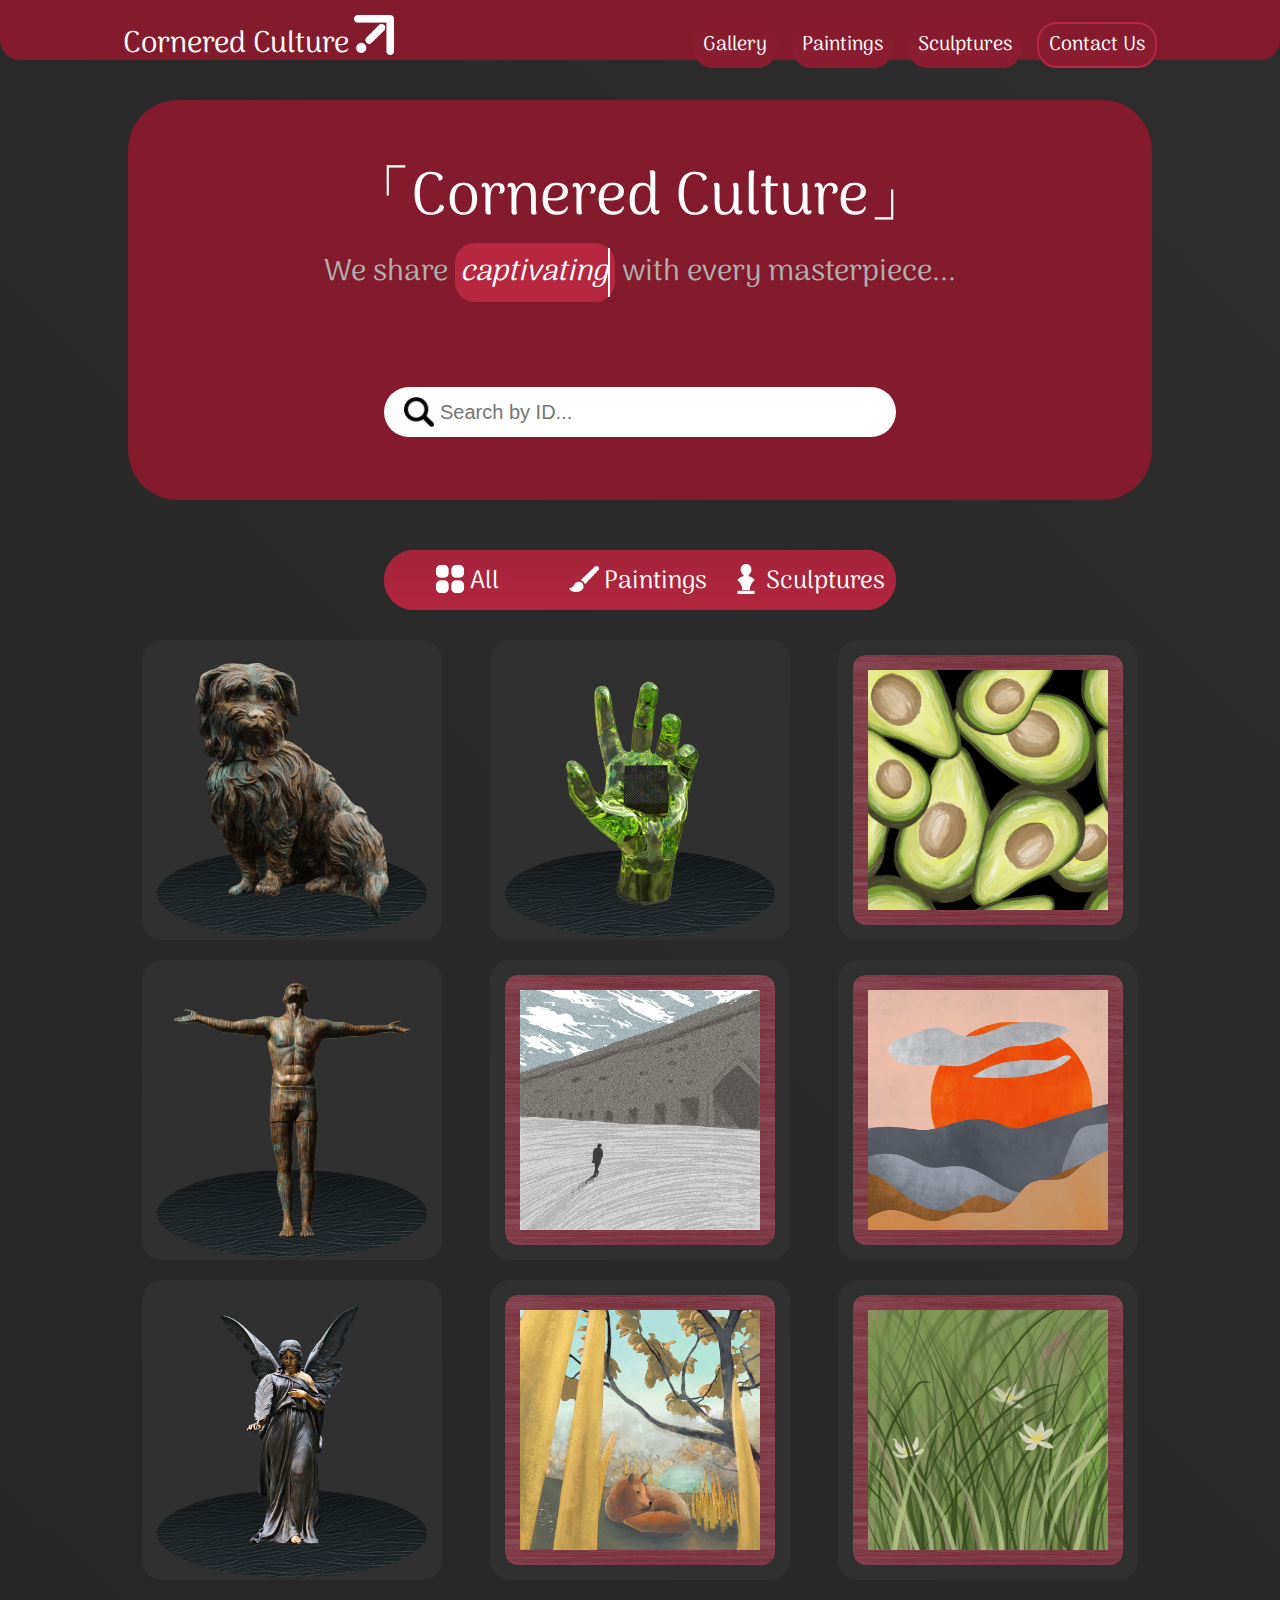
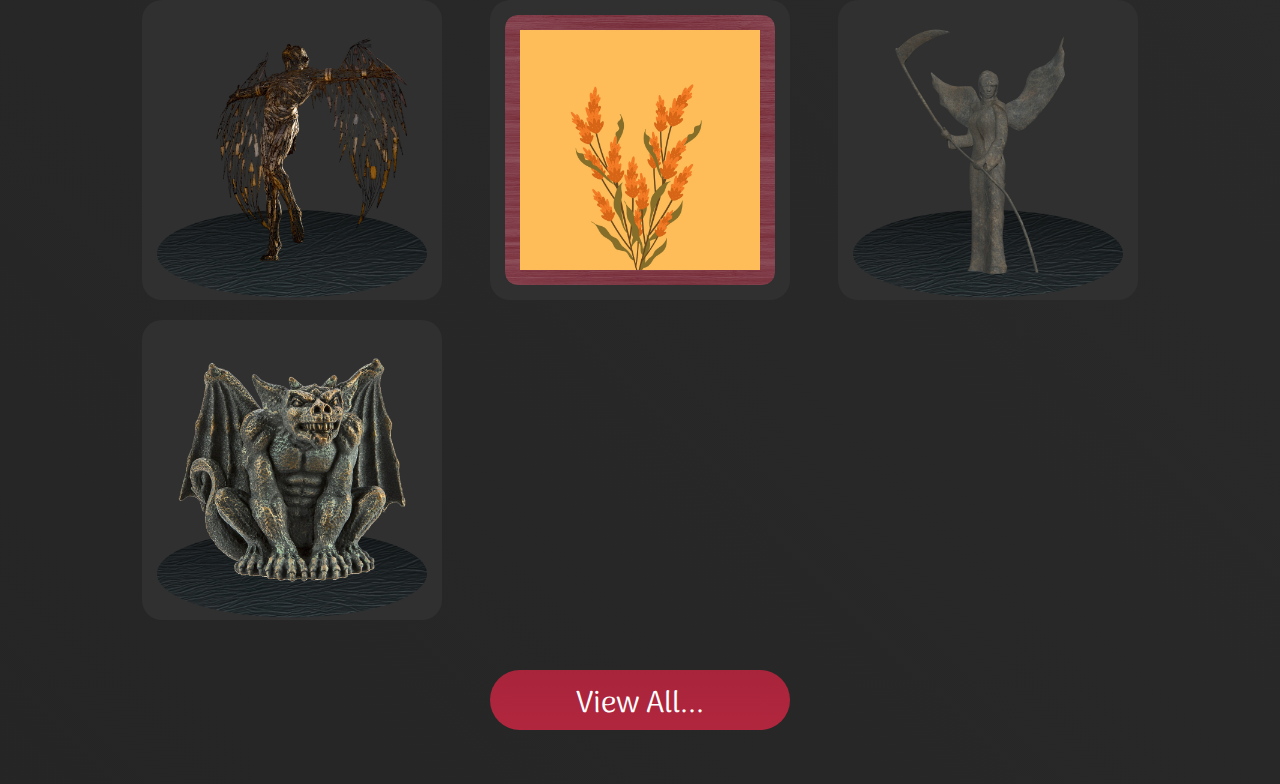
==== index.html @ 2e9d1686 "Merge pull request #2 from kelemarton/index" ====
<!DOCTYPE html>
<html lang="en">
<head>
    <meta charset="UTF-8">
    <meta name="viewport" content="width=device-width, initial-scale=1.0">

    <link rel="stylesheet" href="CSS Files/bg.css">
    <link rel="stylesheet" href="CSS Files/main.css">
    <link rel="stylesheet" href="CSS Files/index.css">

    <link rel="icon" type="image/png" href="Images/NavLogo.png">
    <title>Home</title>
</head>
<body>
    <!--!HEADER IMPORT⬇-->
    <div id="navPlace"></div>
    <script src="a1navbarAdd.js"></script>
    <script src="a1navbarRes.js"></script>
    <!--!HEADER IMPORT⬆-->

    <div class="pageBreaker"></div>

    <div class="pageDiv">
        <div class="homepageDiv">
            <div class="homepageDivTitle">
                <p class="t1" style="padding-top: 50px;">「Cornered Culture」</p>
                <p class="typewriteText">
                    We share
                    <i href="" class="typewrite" data-period="2000" data-type='[ "captivating paintings", "remarkable sculptures", "the power of creativity", "art that transforms spaces" ]'>
                        <span class="wrap"></span>
                    </i>
                    with every masterpiece...
                </p>
                <script src="indexTyping.js"></script>
            </div>
            <div class="searchbar">
                <img src="Images/magnifying-glass.png">
                <input type="text" placeholder="Search by ID..." maxlength="30">
            </div>
            
        </div>

        <div class="galleryNav">
            <button onclick="gallery()" type="button" class="galleryNavBtn"><img src="Images/icon_gallery.png">All</button>
            <button onclick="paintings()" type="button" class="galleryNavBtn"><img src="Images/icon_paintings.png">Paintings</button>
            <button onclick="sculptures()" type="button" class="galleryNavBtn"><img src="Images/icon_sculptures.png">Sculptures</button>
        </div>

        
        <div id="galleryDiv">

            

        </div>
        <script src="Stock/ids.js"></script>
    </div>

    <div class="viewAll">
        <a href="gallery.html"><p>View All...</p></a>
    </div>
    
    <br><br><br>
</body>
</html>
---- CSS Files/bg.css ----
body {
  margin: 0;
  animation: rotateAnimation 20s ease infinite;
  background: linear-gradient(45deg, #202020, #303030);
  background-size: 200% 200%;
}

@keyframes rotateAnimation {
  0% {
      background-position: 0% 50%;
  }
  50% {
      background-position: 100% 50%;
  }
  100% {
      background-position: 0% 50%;
  }
}
---- CSS Files/main.css ----
@import url('https://fonts.googleapis.com/css2?family=Arima:wght@100..700&display=swap');

/*!⬇《《《《《PREMADES》》》》》⬇*/
.pageBreaker{
    padding: 20px;
}
.pageDiv{
    margin: 0 auto;
    width: 80%;
}
.t1{
    font-size: 60px;
    color: white;
    font-family: Arima;
    padding: 0;
    margin: 0;
    text-align: center;
}
.t2{
    font-size: 40px;
    color: white;
    font-family: Arima;
    padding: 0;
    margin: 0;
    text-align: center;
}
@media (max-width: 1000px) {
    .pageDiv{
        width: 95%;
    }
}

/*!⬆《《《《《PREMADES》》》》》⬆*/



/**⬇《《《《《HEADER》》》》》⬇*/
header{
    padding-top: -10px;
    height: 60px;
    width: 100%;
    background-color: #841b2d;
    border-radius: 0px 0px 20px 20px;
}
.navContainer{
    width: 80%;
    margin: 0 auto;
    display: flex;
    justify-content: space-between;
    align-items: center;
}
.navLogo{
    a{
        font-size: 30px;
        color: white;
        font-family: Arima;
        text-decoration: none;
        margin-left: 10px;
        padding: 0;
        margin: 0;

        display: flex;
        align-items: center;

        p{
            margin: 0;
            padding: 0;
            position: relative;
            top: 20px;
            right: 5px;
        }
        img{
            height: 40px;
            padding: 0;
            margin: 0;
            position: relative;
            top: 10px;
        };
    }
}
.navBasic{ /*?Navigációs Gombok*/
    gap: 15px;
    display: flex;
    margin: 0;
    padding: 0;
    position: relative;
    top: 20px;
    right: -5px;

    button {
        background: none;
        border: none;
        font-size: 20px;
        color: white;
        font-family: Arima;

        background-image: linear-gradient(180deg, #841b2d, #b72740);
        border-radius: 20px;
        padding: 5px 10px;
        transition: background-position 0.3s ease, background-size 0.3s ease;
        background-size: 100% 600%;
        background-position: 0 0;
    }
    button:hover {
        cursor: pointer;
        background-position: 0 100%;
        background-size: 100% 100%;
    }
    a{
        font-size: 20px;
        color: white;
        font-family: Arima;
        text-decoration: none;
    }
}

.contactUsBtn{
    background-image: linear-gradient(180deg, #841b2d, #b72740);
    border-radius: 20px;
    border: 2px solid #b72740;
    padding: 5px 10px 5px 10px;
    transition: background-position 0.3s ease, background-size 0.3s ease;
    background-size: 100% 600%;
    background-position: 0 0;
}
.contactUsBtn:hover{
    background-position: 0 100%;
    background-size: 100% 100%;
}

/*? Hamburger button */
.navToggle {
    display: none;
    font-size: 30px;
    background: none;
    border: none;
    color: white;
    cursor: pointer;
    margin-left: 20px;
    position: relative;
    top: 15px;
}
/*? Responsive Styles */
@media (max-width: 1000px) {
    .navContainer{
        width: 95%;
    }
    .navLogo img {
        display: none;
    }
    .navBasic {
        display: none;
        flex-direction: column;
        position: absolute;
        top: 80px;
        background-color: #841b2d;
        width: 100%;
        text-align: center;
        padding: 20px 0;
        border-radius: 20px;
        width: 80%;
        margin: 0 auto;
        right: 10%;
    }
    .navBasic.show {
        display: flex;
    }
    .navToggle {
        display: block;
    }
    .navContainer {
        justify-content: space-between; /* On smaller screens, the toggle button and logo should be spaced */
    }
}

/**⬆《《《《《HEADER》》》》》⬆*/
---- CSS Files/index.css ----
/** Homepage Main */
.homepageDiv{
    width: 100%;
    height: 400px;
    background-color: #841b2d;
    border-radius: 50px;
}
.typewriteText{
    font-size: 30px;
    color: #b0b0b0;
    font-family: Arima;
    padding: 0;
    margin: 0;
    text-align: center;

    .typewrite{
        color: white;
        background-color: #b72740;
        padding: 5px;
        border-radius: 20px;
    }
}
.searchbar{
    width: 50%;
    height: 50px;
    background-color: white;
    margin: 0 auto;
    margin-top: 90px;
    border-radius: 100px;

    img{
        height: 30px;
        position: relative;
        top: 10px;
        left: 20px
    }
    input[type="text"]{
        height: 40px;
        width: 85%;
        position: relative;
        left: 20px;
        top: 2px;
        outline: none;
        border: none;
        font-size: 20px;
        background: none;
    }
}



/** Gallery */
.galleryNav{
    height: 60px;
    width: 50%;
    background-color: #a5243a;
    margin: 0 auto;
    margin-top: 50px;
    margin-bottom: 30px;
    border-radius: 100px;
    display: flex;
    gap: 0px;
    overflow: hidden;
}
.galleryNavBtn {
    background: none;
    border: none;
    font-size: 25px;
    color: white;
    font-family: Arima;

    height: 60px;
    width: 100%;
    margin: 0 auto;

    background-image: linear-gradient(180deg, #a5243a, #ec3150);
    padding: 5px 10px;
    transition: background-position 0.3s ease, background-size 0.3s ease;
    background-size: 100% 600%;
    background-position: 0 0;

    img{
        height: 30px;
        position: relative;
        top: 6px;
        right: 5px;
    }
}
.galleryNavBtn:hover {
    cursor: pointer;
    background-position: 0 100%;
    background-size: 100% 100%;
}
@media (min-width: 1500px) {
    #galleryDiv{
        display: grid;
        grid-template-columns: repeat(4, minmax(0, 1fr));
        grid-gap: 20px;
        margin: 0 auto;
    }
}
@media (max-width: 1499px) {
    #galleryDiv{
        display: grid;
        grid-template-columns: repeat(3, minmax(0, 1fr));
        grid-gap: 20px;
        margin: 0 auto;
    }
}
@media (max-width: 1134px) {
    #galleryDiv{
        display: grid;
        grid-template-columns: repeat(2, minmax(0, 1fr));
        grid-gap: 20px;
        margin: 0 auto;
    }
}
@media (max-width: 640px) {
    #galleryDiv{
        display: grid;
        grid-template-columns: repeat(1, minmax(0, 1fr));
        grid-gap: 20px;
        margin: 0 auto;
    }
}
.galleryElement{
    width: 300px;
    height: 300px;
    background-position: center;
    background-repeat: no-repeat;
    background-size: 100%;
    margin: 0 auto;
    border-radius: 20px;
    overflow: hidden;
}
/*? Hover content */
.galleryElementHover {
    width: 100%;
    height: 100%;
    background-color: rgba(0, 0, 0, 0.75); /* Dark overlay */
    color: white;
    display: flex;
    flex-direction: column;
    justify-content: space-between;
    opacity: 0;
    transition: opacity 0.3s ease;
}
.galleryElement:hover .galleryElementHover {
    opacity: 1;
}
.artPrice {
    background-color: #b72740;
    color: white;
    padding: 5px;
    margin: 10px;
    border-radius: 15px;
    font-size: 22px;
    width: 70px;
    text-align: center;
    position: relative;
    left: 200px;
}
.artShare{
    background-color: #b72740;
    padding: 5px;
    margin: 10px;
    border-radius: 15px;
    width: 22px;
    height: 22px;
    text-align: center;
    position: relative;
    left: 160px;
    top: -115px;

    button{
        width: 22px;
        margin: 0px;
        padding: 0px;
        background: none;
        border: none;
        cursor: pointer;

        img{
            width: 22px;
        }
    }
}
.artInfoTitle {
    font-size: 24px;
    font-family: Arima;
    font-weight: bold;
    color: #b72740;
    position: relative;
    left: 10px;
    bottom: 5px;
}
.artInfoName {
    font-size: 18px;
    font-family: Arima;
    color: #b0b0b0;
    position: relative;
    left: 20px;
    bottom: 10px;
}



.viewAll{
    height: 60px;
    width: 300px;
    background-color: #a5243a;
    margin: 0 auto;
    margin-top: 50px;
    border-radius: 100px;
    display: flex;
    gap: 0px;
    overflow: hidden;

    a{
        font-size: 30px;
        color: white;
        font-family: Arima;
        text-decoration: none;
        width: 100%;
        text-align: center;
        margin-top: -20px;

        background-image: linear-gradient(180deg, #a5243a, #ec3150);
        transition: background-position 0.3s ease, background-size 0.3s ease;
        background-size: 100% 600%;
        background-position: 0 0;
    }

    a:hover{
        background-position: 0 100%;
        background-size: 100% 100%;
    }
}
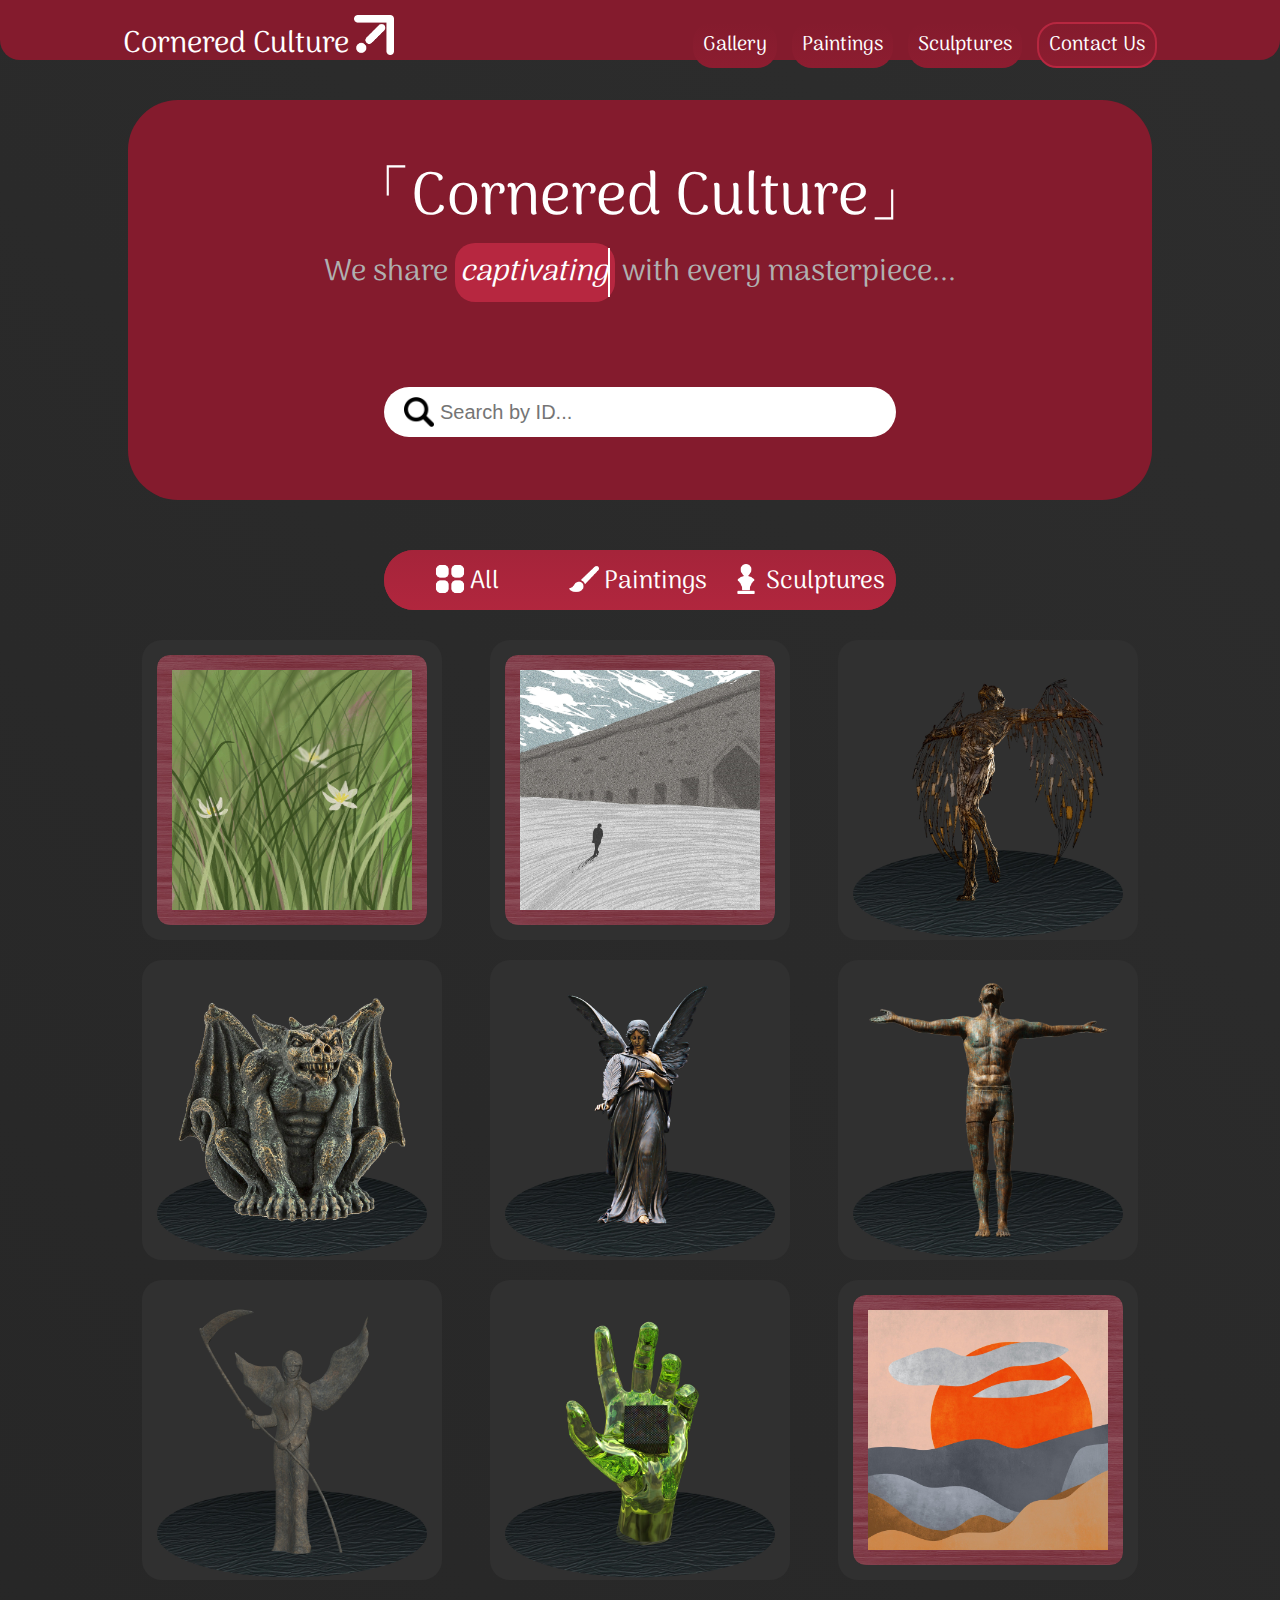
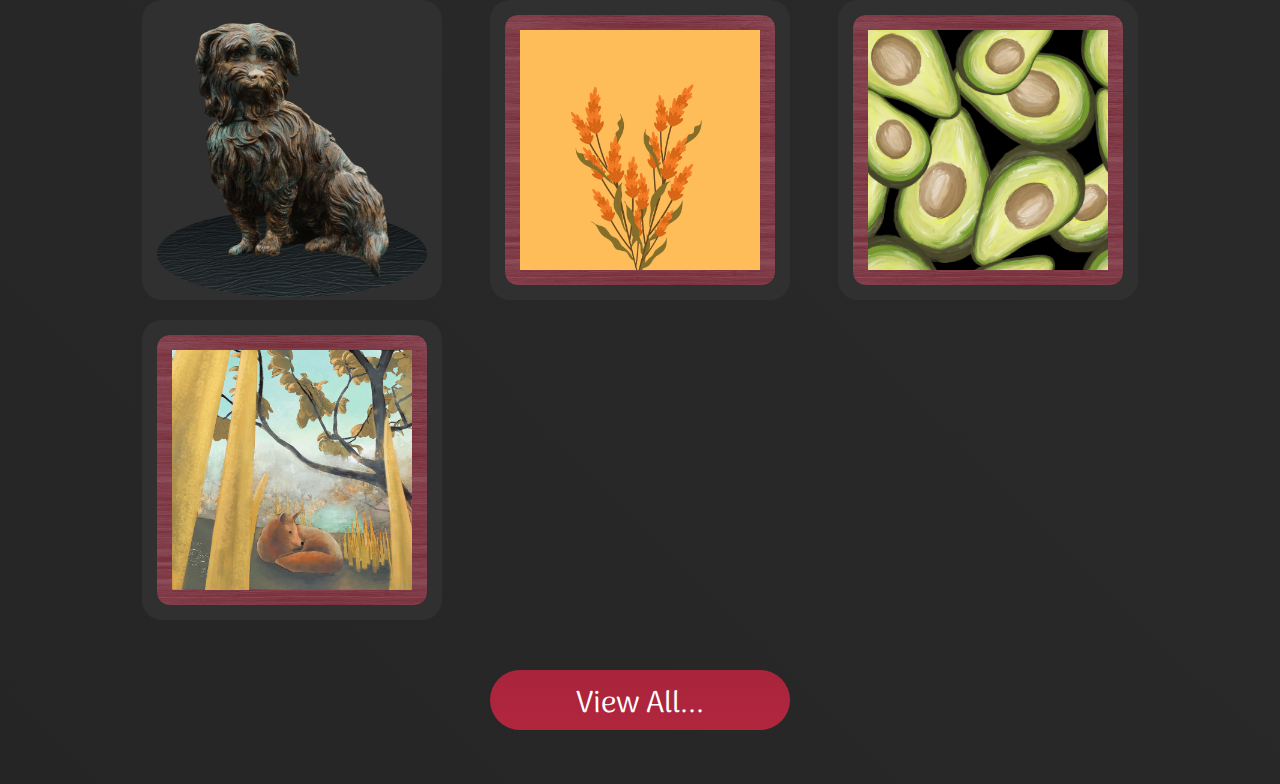
==== commit afa8cd13: "Merge pull request #3 from kelemarton/socials" ====
--- a/index.html
+++ b/index.html
@@ -58,6 +58,11 @@
     <div class="viewAll">
         <a href="gallery.html"><p>View All...</p></a>
     </div>
+
+    <script>
+          // Call the function to create the gallery on page load
+            gallery();
+    </script>
     
     <br><br><br>
 </body>
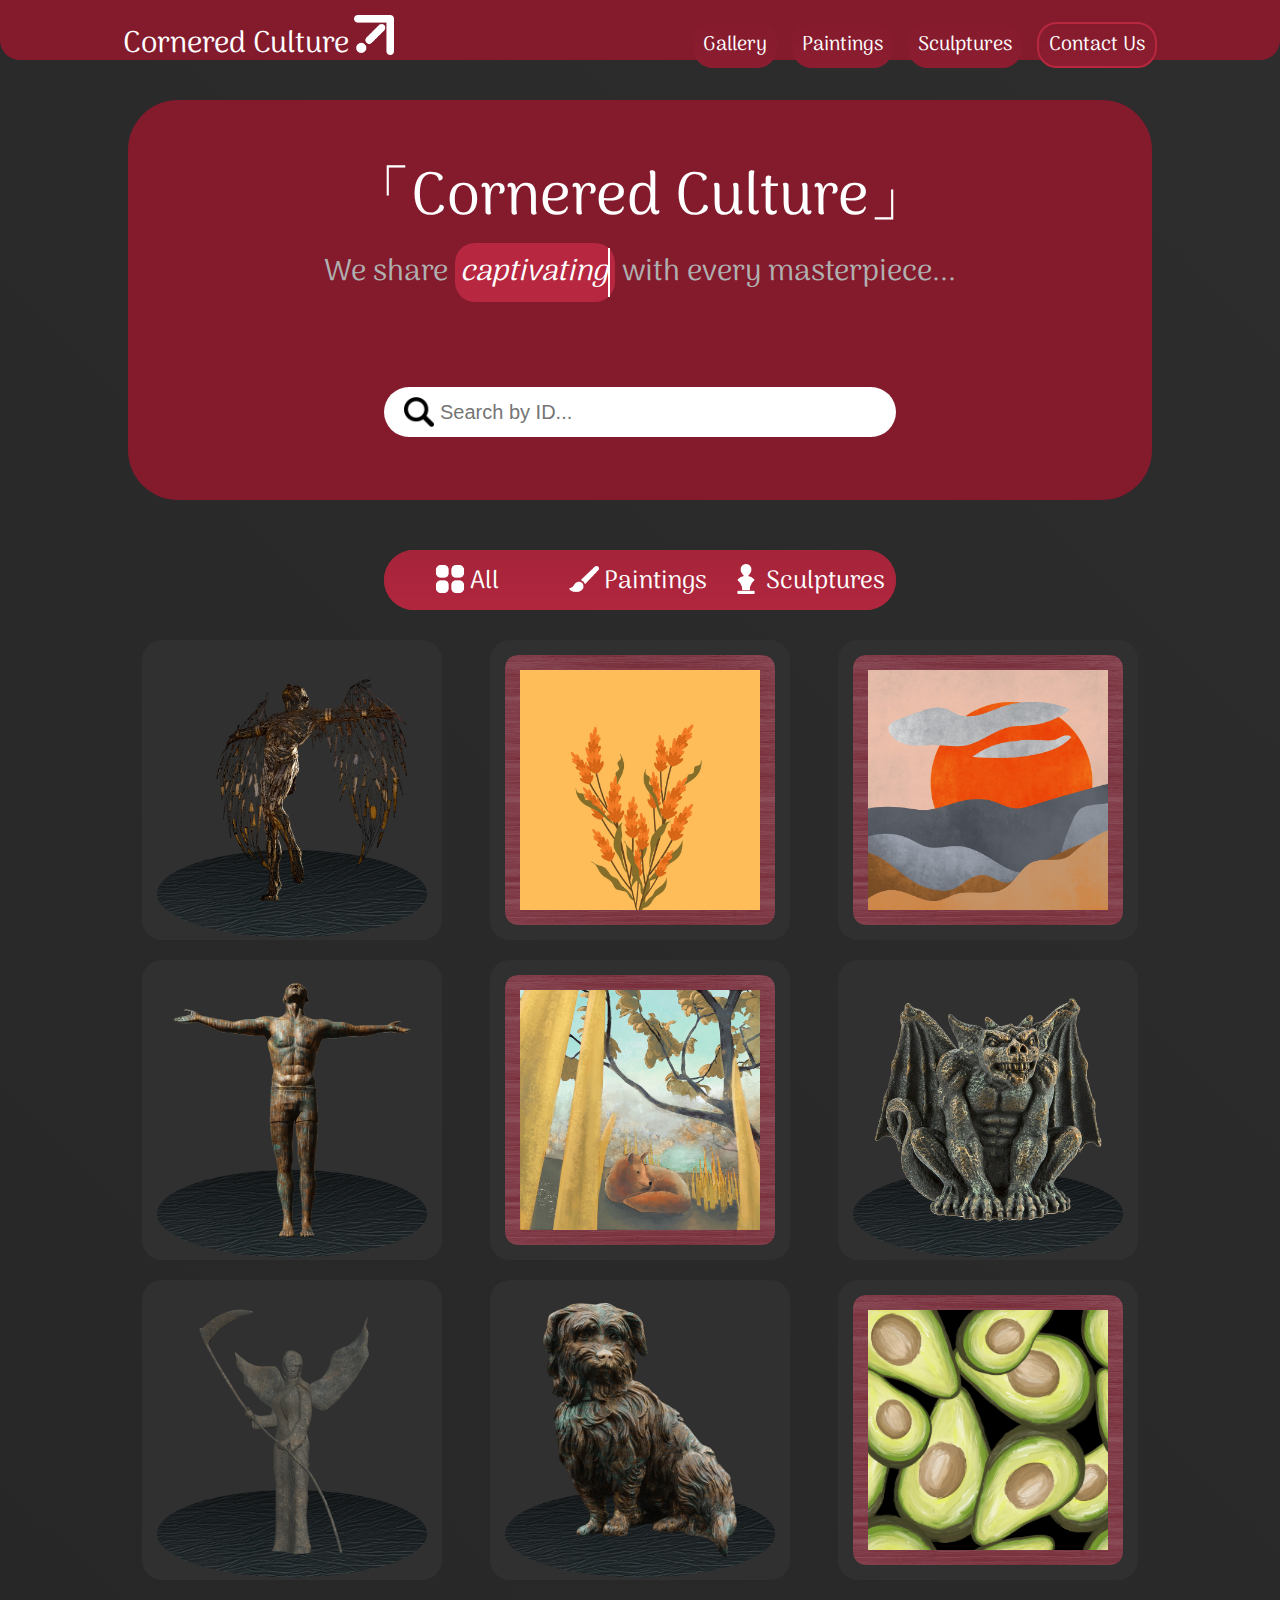
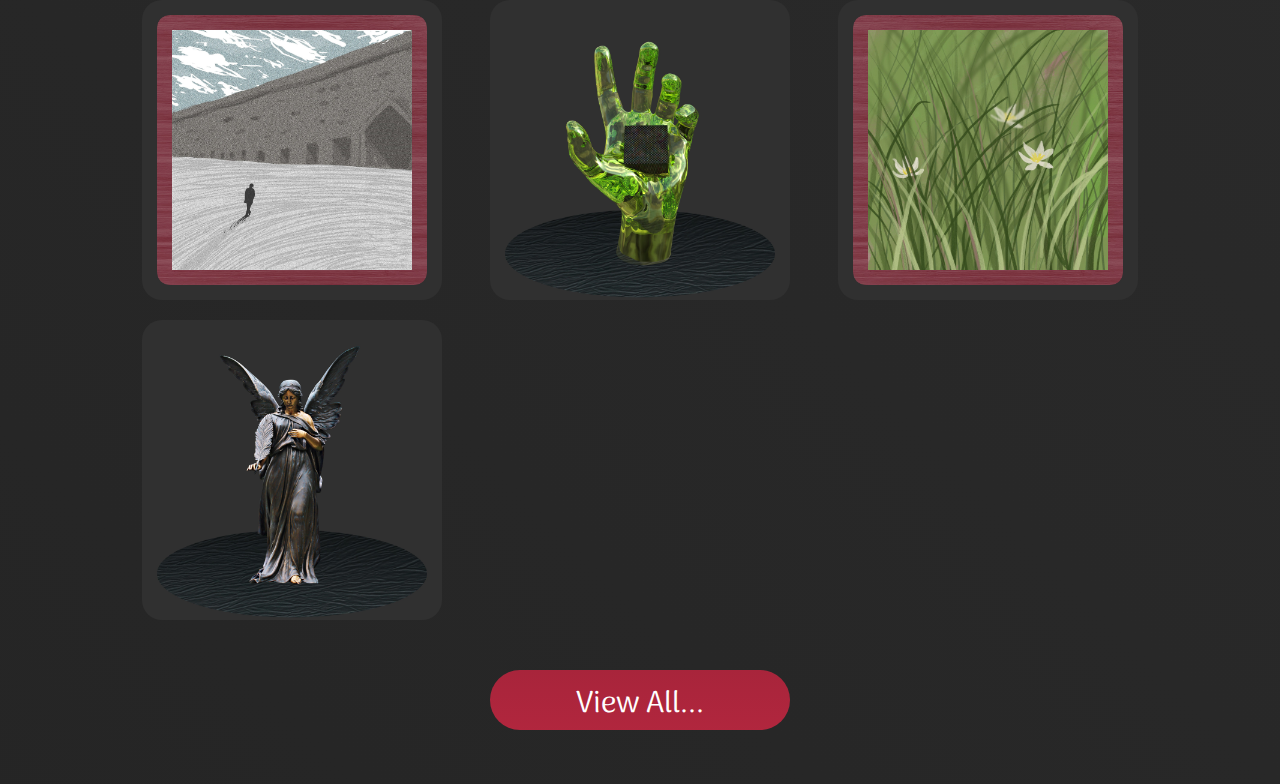
==== commit b95b0c70: "kereso + pár fix" ====
--- a/index.html
+++ b/index.html
@@ -35,7 +35,7 @@
             </div>
             <div class="searchbar">
                 <img src="Images/magnifying-glass.png">
-                <input type="text" placeholder="Search by ID..." maxlength="30">
+                <input type="text" placeholder="Search by ID..." id="SrcBar" onchange="SearchBar()" maxlength="30">
             </div>
             
         </div>
--- a/CSS Files/main.css
+++ b/CSS Files/main.css
@@ -160,7 +160,8 @@
         border-radius: 20px;
         width: 80%;
         margin: 0 auto;
-        right: 10%;
+        right: 10%;    
+
     }
     .navBasic.show {
         display: flex;
--- a/CSS Files/index.css
+++ b/CSS Files/index.css
@@ -159,6 +159,7 @@
     text-align: center;
     position: relative;
     left: 200px;
+    cursor: pointer;
 }
 .artShare{
     background-color: #b72740;
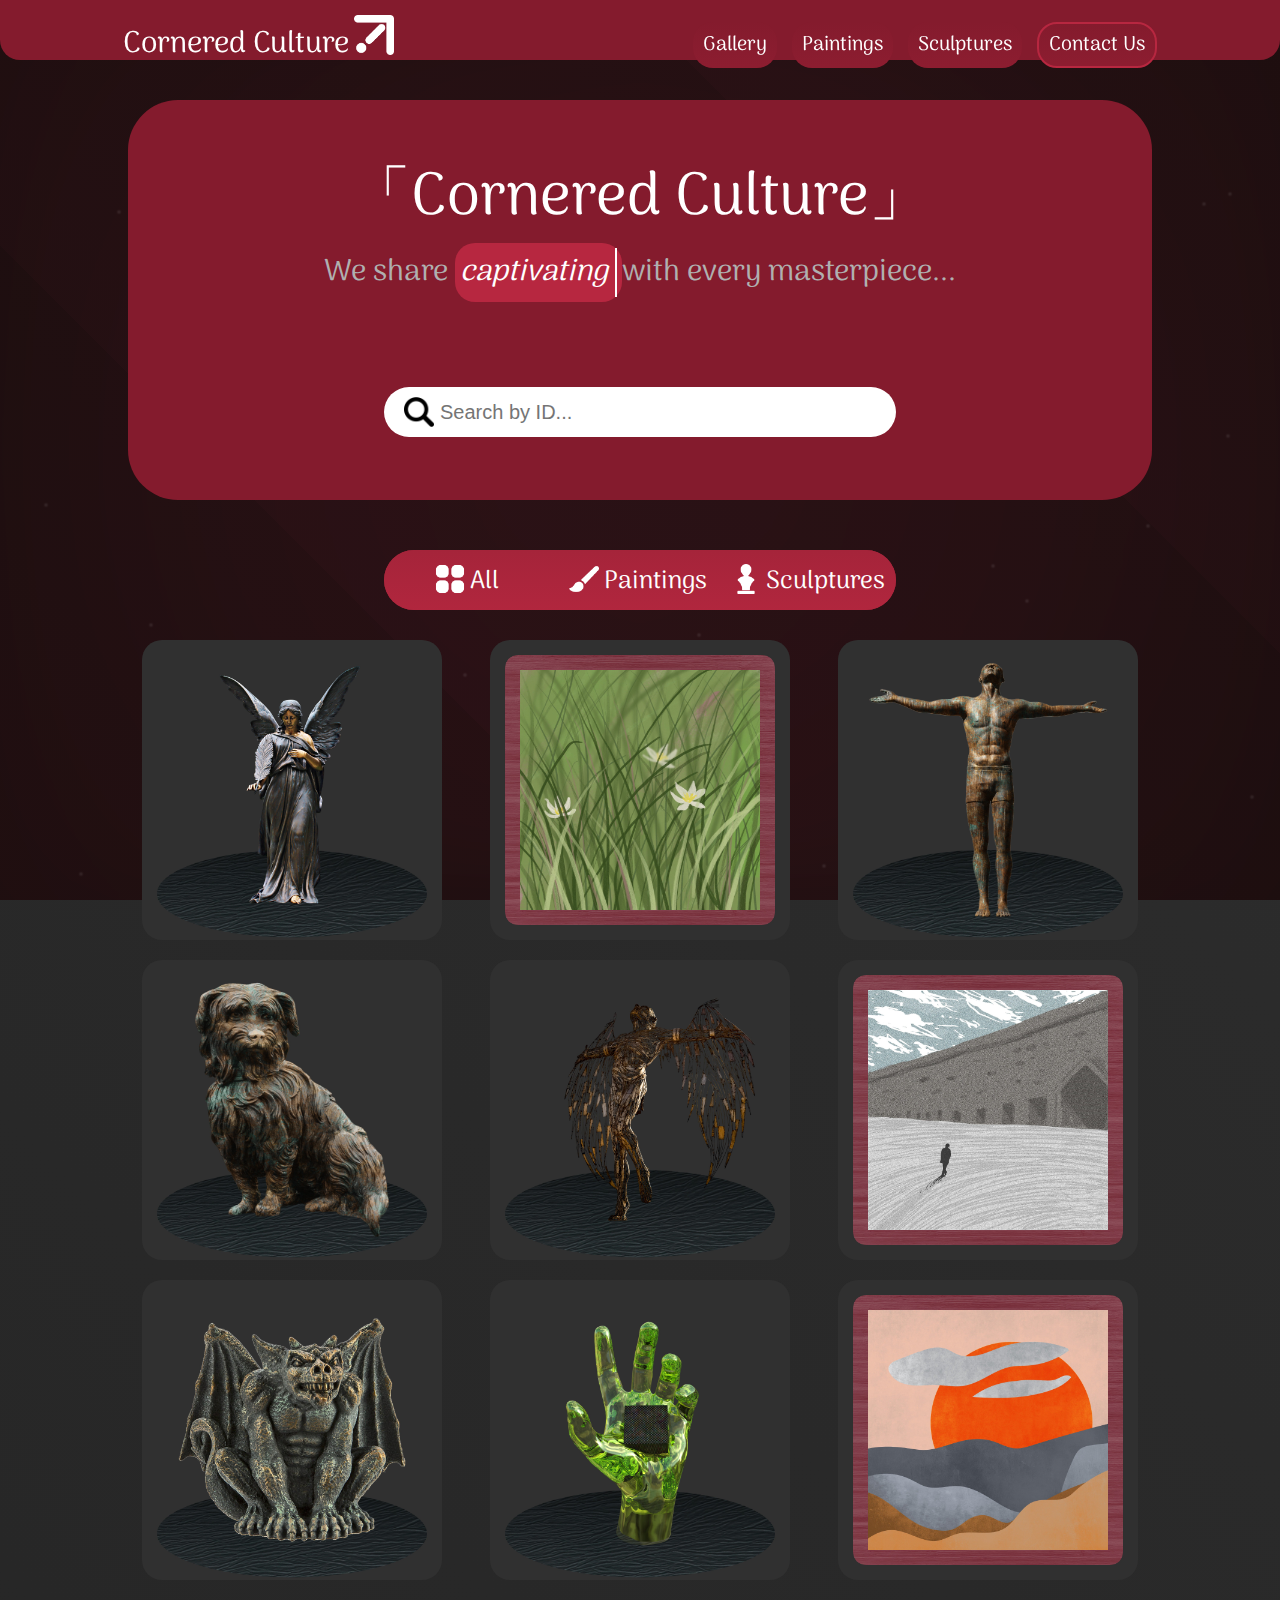
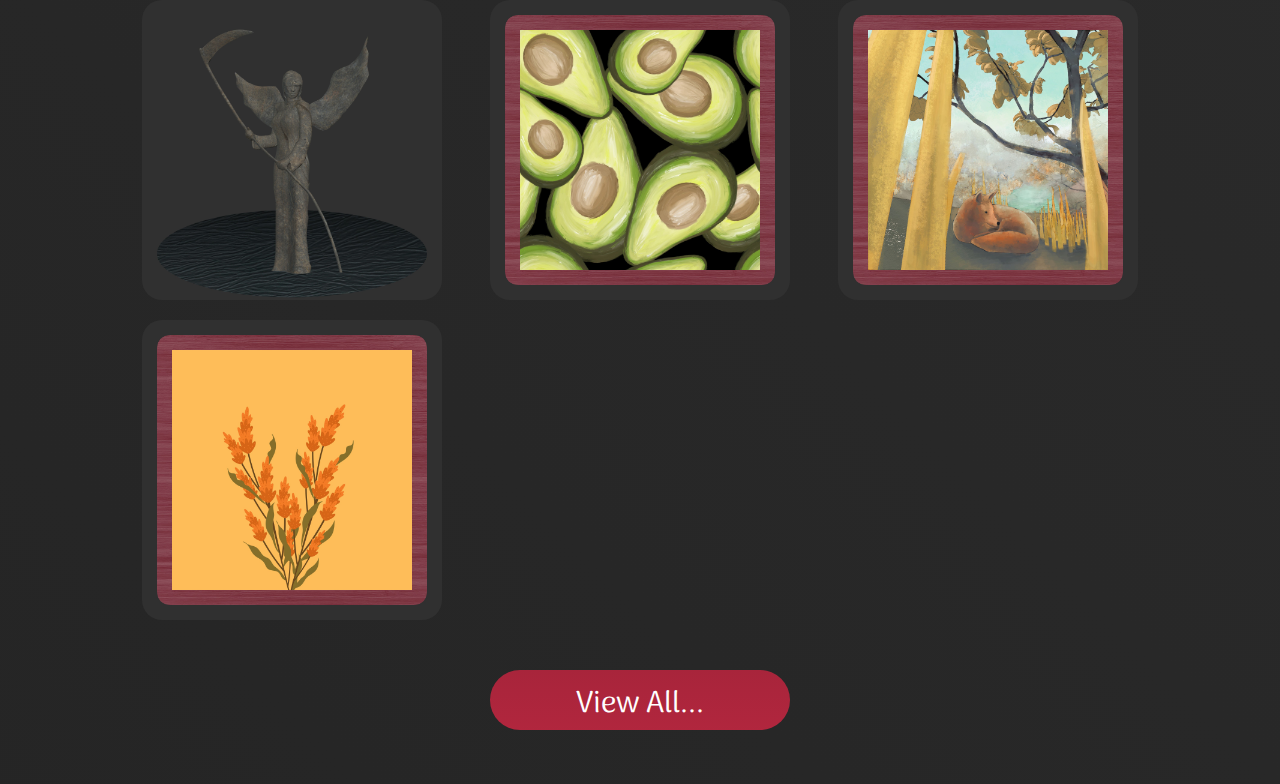
==== commit ce3b237f: "backroung" ====
--- a/index.html
+++ b/index.html
@@ -17,6 +17,19 @@
     <script src="a1navbarAdd.js"></script>
     <script src="a1navbarRes.js"></script>
     <!--!HEADER IMPORT⬆-->
+
+<!--!BACKGROUNG⬇-->
+<div class="bg-container">
+    <div class="bg-plasma"></div>
+    <div class="bg-energy"></div>
+<!--<div class="bg-wave"></div>
+    <div class="bg-wave"></div>
+    <div class="bg-wave"></div>-->
+    <div class="bg-particles" id="bgParticles"></div>
+</div>
+<script src="bg.js"></script>
+<!--!BACKGROUND⬆-->
+
 
     <div class="pageBreaker"></div>
 
--- a/CSS Files/bg.css
+++ b/CSS Files/bg.css
@@ -5,14 +5,174 @@
   background-size: 200% 200%;
 }
 
-@keyframes rotateAnimation {
+.bg-container {
+  position: fixed;
+  top: 0;
+  left: 0;
+  width: 100%;
+  height: 100%;
+  background: #1a0e0e;
+  overflow: hidden;
+  z-index: -1;
+}
+
+.bg-plasma {
+  position: absolute;
+  width: 100%;
+  height: 100%;
+  background: 
+    radial-gradient(circle at 50% 50%, 
+      rgba(139, 30, 63, 0.1) 0%,
+      rgba(102, 20, 40, 0.1) 50%,
+      transparent 100%);
+  filter: blur(40px);
+  mix-blend-mode: screen;
+  animation: bgPlasmaMove 15s infinite alternate;
+}
+
+.bg-energy {
+  position: absolute;
+  width: 200%;
+  height: 200%;
+  top: -50%;
+  left: -50%;
+  background: repeating-linear-gradient(
+    45deg,
+    rgba(139, 30, 63, 0.05) 0%,
+    rgba(102, 20, 40, 0.05) 10%,
+    rgba(63, 13, 28, 0.05) 20%
+  );
+  animation: bgFieldRotate 40s linear infinite;
+}
+
+.bg-particle {
+  position: absolute;
+  width: 2px;
+  height: 2px;
+  background: rgba(255, 255, 255, 0.3);
+  border-radius: 50%;
+  filter: blur(1px);
+  animation: bgParticleFloat 20s infinite linear;
+}
+
+.bg-wave {
+  position: absolute;
+  width: 200%;
+  height: 200%;
+  opacity: 0.1;
+  background: repeating-radial-gradient(
+    circle at 50% 50%,
+    transparent 0%,
+    #8b1e3f1a 1%,
+    transparent 2%
+  );
+  animation: bgWaveEffect 20s infinite linear;
+  pointer-events: none;
+}
+
+.bg-wave:nth-child(2) {
+  animation-delay: -5s;
+  opacity: 0.05;
+}
+
+.bg-wave:nth-child(3) {
+  animation-delay: -10s;
+  opacity: 0.07;
+}
+
+@keyframes bgPlasmaMove {
   0% {
-      background-position: 0% 50%;
+    transform: scale(1) rotate(0deg);
   }
   50% {
-      background-position: 100% 50%;
+    transform: scale(1.5) rotate(180deg);
   }
   100% {
-      background-position: 0% 50%;
+    transform: scale(1) rotate(360deg);
+  }
+}
+
+@keyframes bgFieldRotate {
+  0% {
+    transform: rotate(0deg);
+  }
+  100% {
+    transform: rotate(360deg);
+  }
+}
+
+@keyframes bgParticleFloat {
+  0% {
+    transform: translate(0, 0);
+    opacity: 0;
+  }
+  50% {
+    opacity: 0.5;
+  }
+  100% {
+    transform: translate(var(--moveX), var(--moveY));
+    opacity: 0;
+  }
+}
+
+@keyframes bgWaveEffect {
+  0% {
+    transform: translate(-50%, -50%) rotate(0deg) scale(1);
+  }
+  50% {
+    transform: translate(-50%, -50%) rotate(180deg) scale(1.5);
+  }
+  100% {
+    transform: translate(-50%, -50%) rotate(360deg) scale(1);
+  }
+}
+
+.bg-accent {
+  position: absolute;
+  width: 1px;
+  height: 80px;
+  background: linear-gradient(
+    180deg, 
+    transparent,
+    #8b1e3f80,
+    transparent
+  );
+  animation: bgAccentFloat 8s infinite ease-in-out;
+}
+
+@keyframes bgAccentFloat {
+  0%, 100% {
+    transform: translateY(-100%) rotate(45deg);
+    opacity: 0;
+  }
+  50% {
+    transform: translateY(100vh) rotate(45deg);
+    opacity: 0.5;
+  }
+}
+
+/* Reszponzív beállítások */
+@media (max-width: 768px) {
+  .bg-plasma {
+    filter: blur(20px);
+  }
+  
+  .bg-wave {
+    opacity: 0.08;
+  }
+  
+  .bg-accent {
+    height: 40px;
+  }
+}
+
+@media (max-width: 480px) {
+  .bg-plasma {
+    filter: blur(10px);
+  }
+  
+  .bg-particle {
+    width: 1px;
+    height: 1px;
   }
 }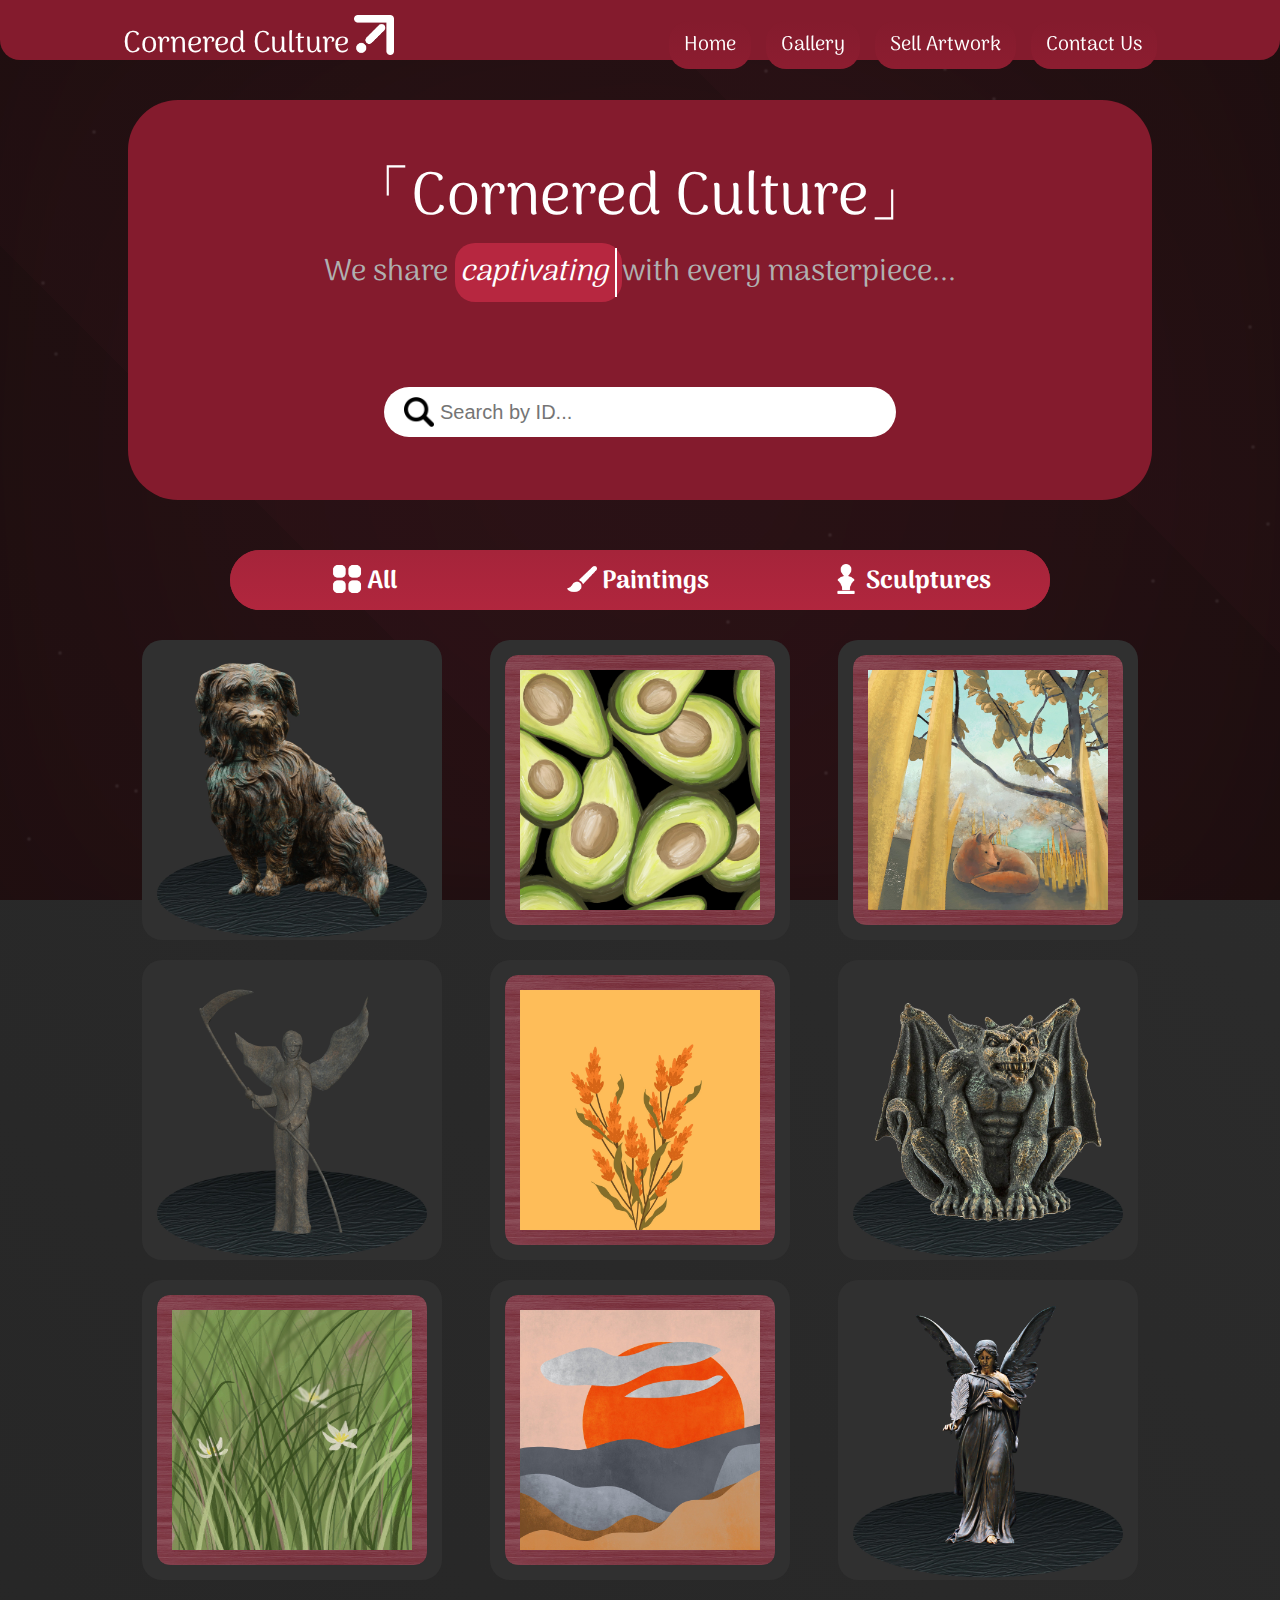
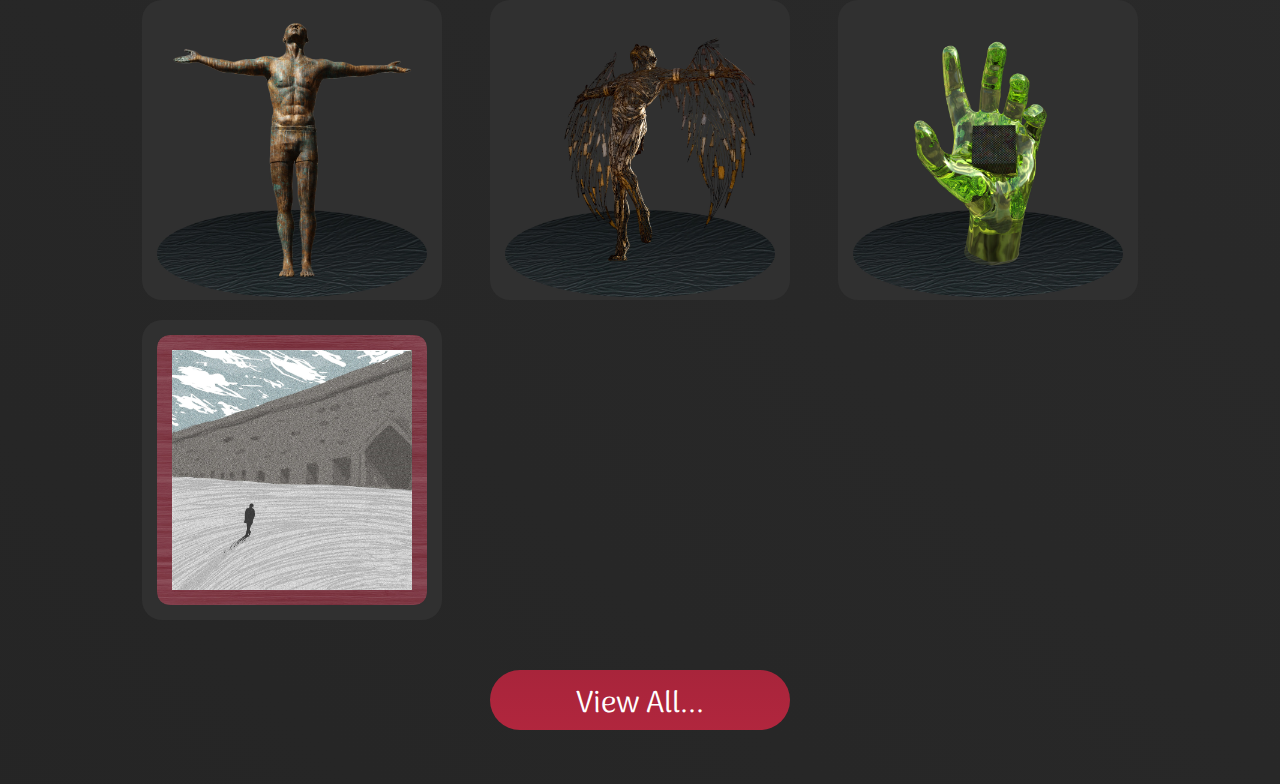
==== commit 005343b4: "1031-3" ====
--- a/index.html
+++ b/index.html
@@ -54,9 +54,9 @@
         </div>
 
         <div class="galleryNav">
-            <button onclick="gallery()" type="button" class="galleryNavBtn"><img src="Images/icon_gallery.png">All</button>
-            <button onclick="paintings()" type="button" class="galleryNavBtn"><img src="Images/icon_paintings.png">Paintings</button>
-            <button onclick="sculptures()" type="button" class="galleryNavBtn"><img src="Images/icon_sculptures.png">Sculptures</button>
+            <button onclick="gallery()" type="button" class="galleryNavBtn"><img src="Images/icon_gallery.png"><strong>All</strong></button>
+            <button onclick="paintings()" type="button" class="galleryNavBtn"><img src="Images/icon_paintings.png"><strong>Paintings</strong></button>
+            <button onclick="sculptures()" type="button" class="galleryNavBtn"><img src="Images/icon_sculptures.png"><strong>Sculptures</strong></button>
         </div>
 
         
--- a/CSS Files/main.css
+++ b/CSS Files/main.css
@@ -114,16 +114,15 @@
     }
 }
 
-.contactUsBtn{
+.navBtn{
     background-image: linear-gradient(180deg, #841b2d, #b72740);
     border-radius: 20px;
-    border: 2px solid #b72740;
-    padding: 5px 10px 5px 10px;
+    padding: 8px 15px 8px 15px;
     transition: background-position 0.3s ease, background-size 0.3s ease;
     background-size: 100% 600%;
     background-position: 0 0;
 }
-.contactUsBtn:hover{
+.navBtn:hover{
     background-position: 0 100%;
     background-size: 100% 100%;
 }
@@ -154,13 +153,15 @@
         position: absolute;
         top: 80px;
         background-color: #841b2d;
+        border: #b72740 solid 2px;
         width: 100%;
         text-align: center;
         padding: 20px 0;
         border-radius: 20px;
         width: 80%;
         margin: 0 auto;
-        right: 10%;    
+        right: 10%;
+        z-index: 999;
 
     }
     .navBasic.show {
--- a/CSS Files/index.css
+++ b/CSS Files/index.css
@@ -5,27 +5,11 @@
     background-color: #841b2d;
     border-radius: 50px;
 }
-.typewriteText{
-    font-size: 30px;
-    color: #b0b0b0;
-    font-family: Arima;
-    padding: 0;
-    margin: 0;
-    text-align: center;
-
-    .typewrite{
-        color: white;
-        background-color: #b72740;
-        padding: 5px;
-        border-radius: 20px;
-    }
-}
 .searchbar{
     width: 50%;
     height: 50px;
     background-color: white;
     margin: 0 auto;
-    margin-top: 90px;
     border-radius: 100px;
 
     img{
@@ -36,7 +20,7 @@
     }
     input[type="text"]{
         height: 40px;
-        width: 85%;
+        width: 70%;
         position: relative;
         left: 20px;
         top: 2px;
@@ -46,44 +30,172 @@
         background: none;
     }
 }
+@media (min-width: 1000px) {
+    .typewriteText{
+        font-size: 30px;
+        color: #b0b0b0;
+        font-family: Arima;
+        padding: 0;
+        margin: 0;
+        text-align: center;
+    
+        .typewrite{
+            color: white;
+            background-color: #b72740;
+            padding: 5px;
+            border-radius: 20px;
+        }
+    }
+    .searchbar{
+        margin-top: 90px;
+    }
+}
+@media (max-width: 999px) {
+    .typewriteText{
+        position: absolute;
+        left: 10%;
+        right: 10%;
+        font-size: 20px;
+        color: #b0b0b0;
+        font-family: Arima;
+        padding: 0;
+        margin: 0;
+        text-align: center;
+    
+        .typewrite{
+            color: white;
+            background-color: #b72740;
+            padding: 5px;
+            border-radius: 20px;
+        }
+    }
+    .t1{
+        font-size: 40px;
+    }
+    .searchbar{
+        margin-top: 175px;
+    }
+}
+
 
 
 
 /** Gallery */
-.galleryNav{
-    height: 60px;
-    width: 50%;
-    background-color: #a5243a;
-    margin: 0 auto;
-    margin-top: 50px;
-    margin-bottom: 30px;
-    border-radius: 100px;
-    display: flex;
-    gap: 0px;
-    overflow: hidden;
-}
-.galleryNavBtn {
-    background: none;
-    border: none;
-    font-size: 25px;
-    color: white;
-    font-family: Arima;
-
-    height: 60px;
-    width: 100%;
-    margin: 0 auto;
-
-    background-image: linear-gradient(180deg, #a5243a, #ec3150);
-    padding: 5px 10px;
-    transition: background-position 0.3s ease, background-size 0.3s ease;
-    background-size: 100% 600%;
-    background-position: 0 0;
-
-    img{
-        height: 30px;
-        position: relative;
-        top: 6px;
-        right: 5px;
+@media (min-width: 1400px) {
+    .galleryNav{
+        height: 60px;
+        width: 50%;
+        background-color: #a5243a;
+        margin: 0 auto;
+        margin-top: 50px;
+        margin-bottom: 30px;
+        border-radius: 100px;
+        display: flex;
+        gap: 0px;
+        overflow: hidden;
+    }
+    .galleryNavBtn {
+        background: none;
+        border: none;
+        font-size: 25px;
+        color: white;
+        font-family: Arima;
+    
+        height: 60px;
+        width: 100%;
+        margin: 0 auto;
+    
+        background-image: linear-gradient(180deg, #a5243a, #ec3150);
+        padding: 5px 10px;
+        transition: background-position 0.3s ease, background-size 0.3s ease;
+        background-size: 100% 600%;
+        background-position: 0 0;
+    
+        img{
+            height: 30px;
+            position: relative;
+            top: 6px;
+            right: 5px;
+        }
+    }
+}
+@media (max-width: 1399px) {
+    .galleryNav{
+        height: 60px;
+        width: 80%;
+        background-color: #a5243a;
+        margin: 0 auto;
+        margin-top: 50px;
+        margin-bottom: 30px;
+        border-radius: 100px;
+        display: flex;
+        gap: 0px;
+        overflow: hidden;
+    }
+    .galleryNavBtn {
+        background: none;
+        border: none;
+        font-size: 25px;
+        color: white;
+        font-family: Arima;
+    
+        height: 60px;
+        width: 100%;
+        margin: 0 auto;
+    
+        background-image: linear-gradient(180deg, #a5243a, #ec3150);
+        padding: 5px 10px;
+        transition: background-position 0.3s ease, background-size 0.3s ease;
+        background-size: 100% 600%;
+        background-position: 0 0;
+    
+        img{
+            height: 30px;
+            position: relative;
+            top: 6px;
+            right: 5px;
+        }
+    }
+}
+@media (max-width: 999px) {
+    .galleryNav{
+        height: 60px;
+        width: 60%;
+        background-color: #a5243a;
+        margin: 0 auto;
+        margin-top: 50px;
+        margin-bottom: 30px;
+        border-radius: 100px;
+        display: flex;
+        gap: 0px;
+        overflow: hidden;
+    }
+    .galleryNavBtn {
+        background: none;
+        border: none;
+        font-size: 25px;
+        color: white;
+        font-family: Arima;
+    
+        height: 60px;
+        width: 100%;
+        margin: 0 auto;
+    
+        background-image: linear-gradient(180deg, #a5243a, #ec3150);
+        padding: 5px 10px;
+        transition: background-position 0.3s ease, background-size 0.3s ease;
+        background-size: 100% 600%;
+        background-position: 0 0;
+    
+        img{
+            height: 30px;
+            position: relative;
+            top: 6px;
+            right: 5px;
+        }
+        strong{
+            display: none;
+        }
     }
 }
 .galleryNavBtn:hover {
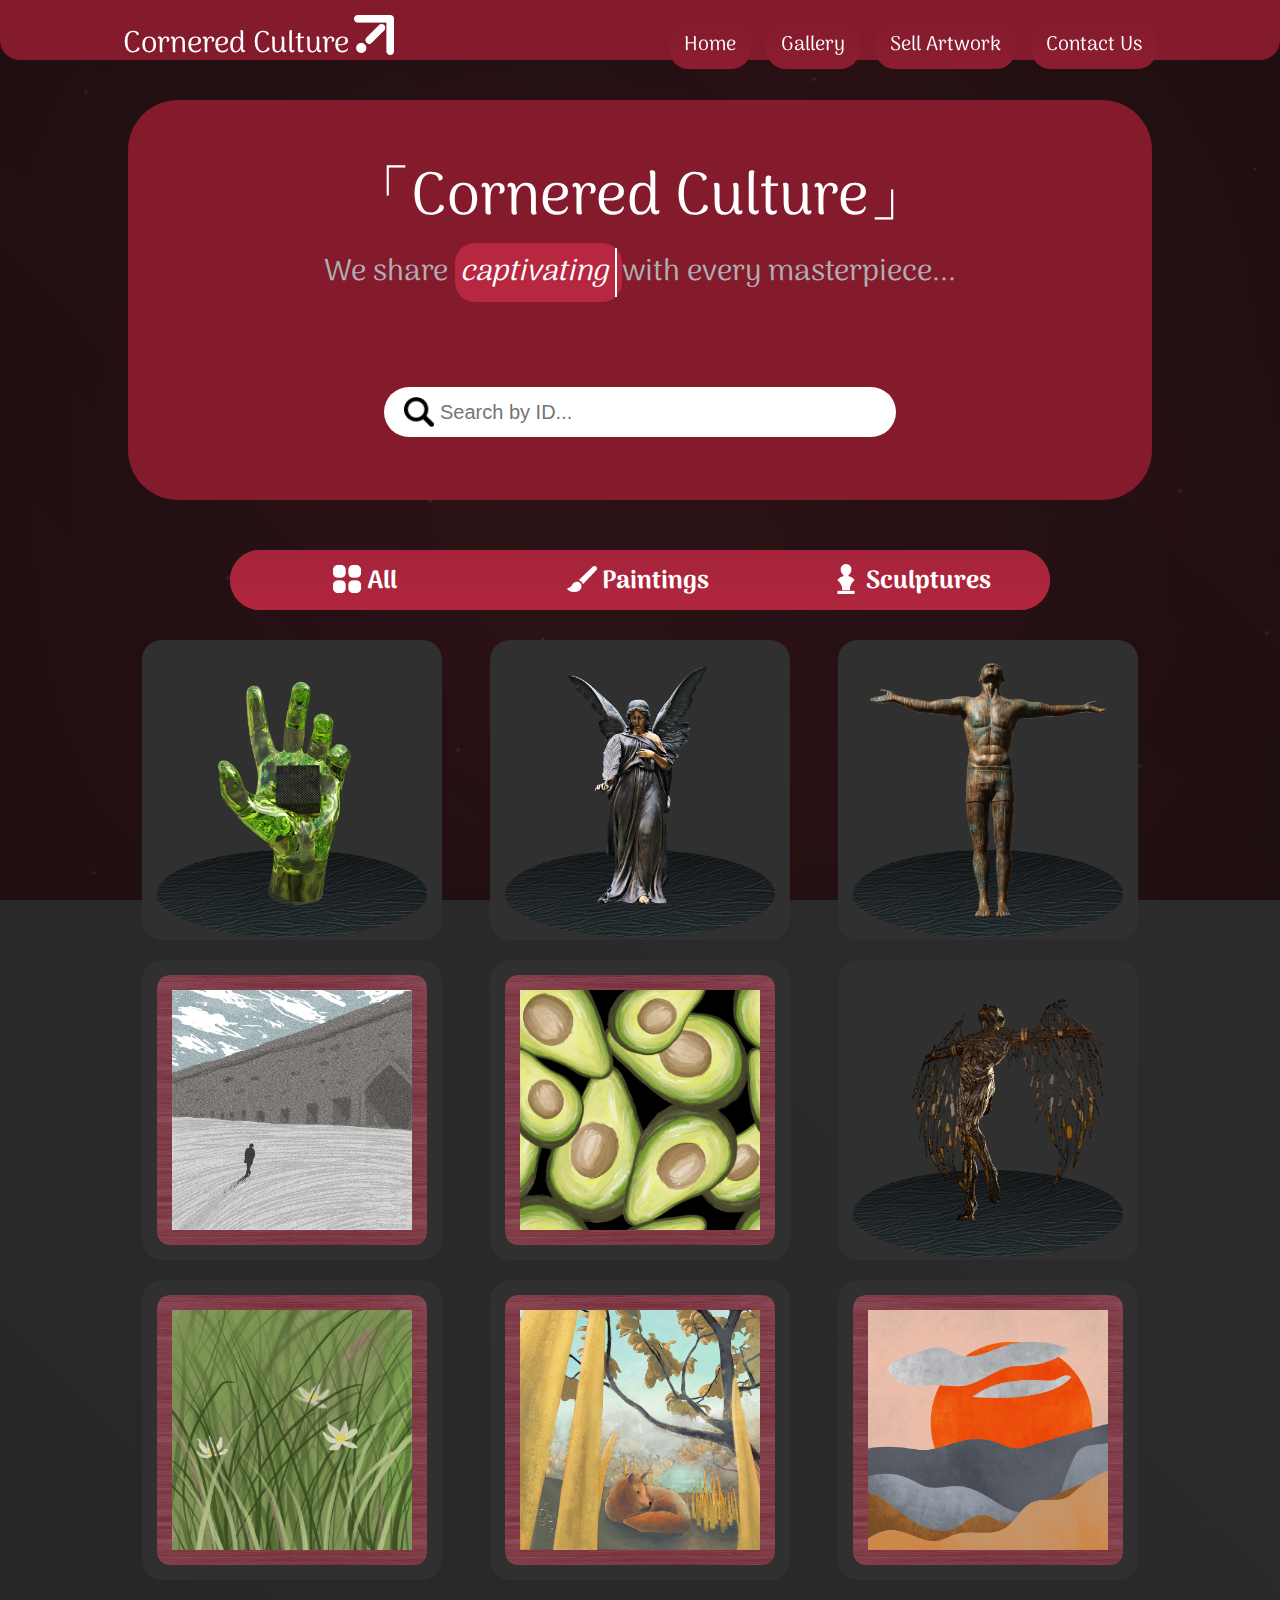
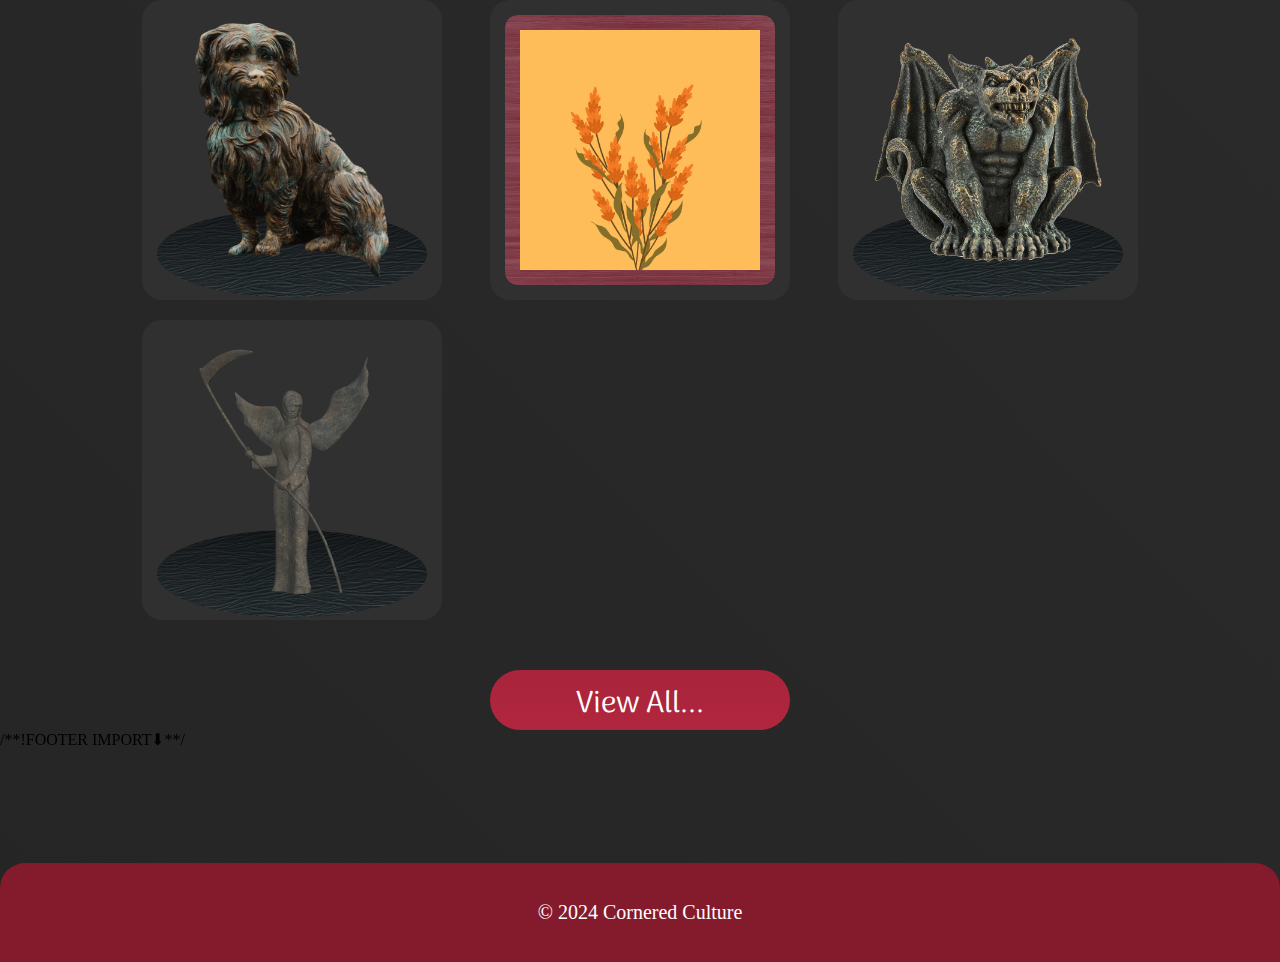
==== commit e1914939: "FOOTER" ====
--- a/index.html
+++ b/index.html
@@ -76,7 +76,9 @@
           // Call the function to create the gallery on page load
             gallery();
     </script>
-    
-    <br><br><br>
+    /**!FOOTER IMPORT⬇**/
+    <div id="footerPlace"></div>
+    <script src="a2footer.js"></script>
+    /**!FOOTER IMPORT⬆**/
 </body>
 </html>--- a/CSS Files/main.css
+++ b/CSS Files/main.css
@@ -175,4 +175,20 @@
     }
 }
 
-/**⬆《《《《《HEADER》》》》》⬆*/+/**⬆《《《《《HEADER》》》》》⬆*/
+
+
+/*!FOOTER⬇*/
+.footerBG {
+    width: 100%;
+    background-color: #841b2d;
+    border-radius: 25px 25px 0px 0px;
+    transform: translateY(60px);
+}
+.footerBG p {
+    text-align: center;
+    color: white;
+    font-size: 20px;
+}
+
+/*↑FOOTER↑*/
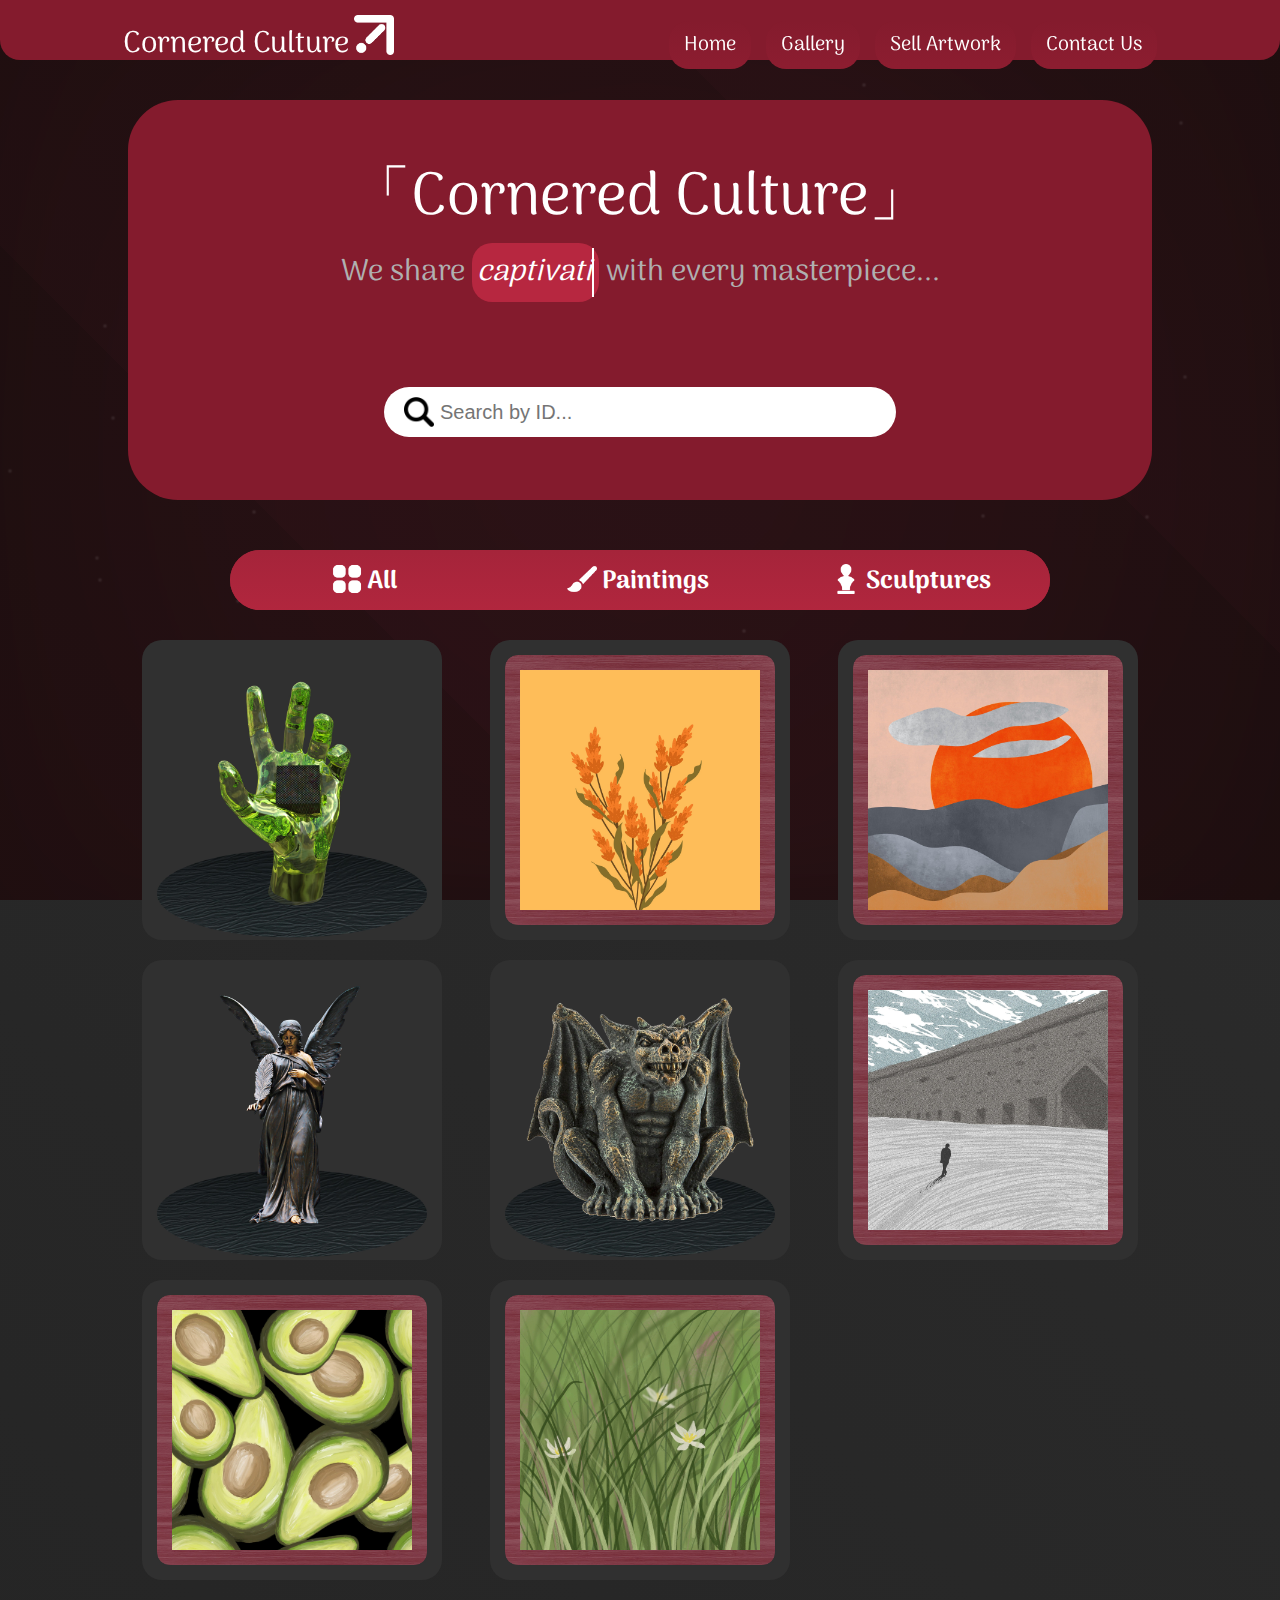
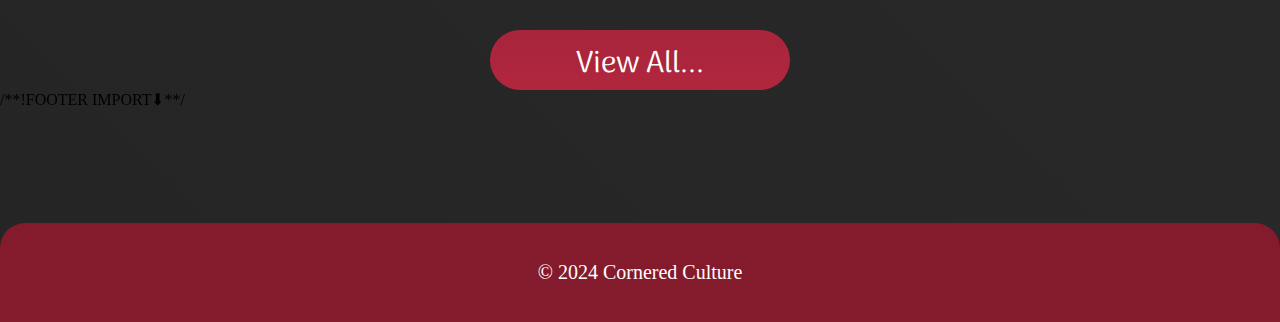
==== commit f3ed7236: "Merge pull request #11 from kelemarton/footer" ====
--- a/index.html
+++ b/index.html
@@ -18,17 +18,17 @@
     <script src="a1navbarRes.js"></script>
     <!--!HEADER IMPORT⬆-->
 
-<!--!BACKGROUNG⬇-->
-<div class="bg-container">
-    <div class="bg-plasma"></div>
-    <div class="bg-energy"></div>
-<!--<div class="bg-wave"></div>
-    <div class="bg-wave"></div>
-    <div class="bg-wave"></div>-->
-    <div class="bg-particles" id="bgParticles"></div>
-</div>
-<script src="bg.js"></script>
-<!--!BACKGROUND⬆-->
+    <!--!BACKGROUNG⬇-->
+    <div class="bg-container">
+        <div class="bg-plasma"></div>
+        <div class="bg-energy"></div>
+    <!--<div class="bg-wave"></div>
+        <div class="bg-wave"></div>
+        <div class="bg-wave"></div>-->
+        <div class="bg-particles" id="bgParticles"></div>
+    </div>
+    <script src="bg.js"></script>
+    <!--!BACKGROUND⬆-->
 
 
     <div class="pageBreaker"></div>
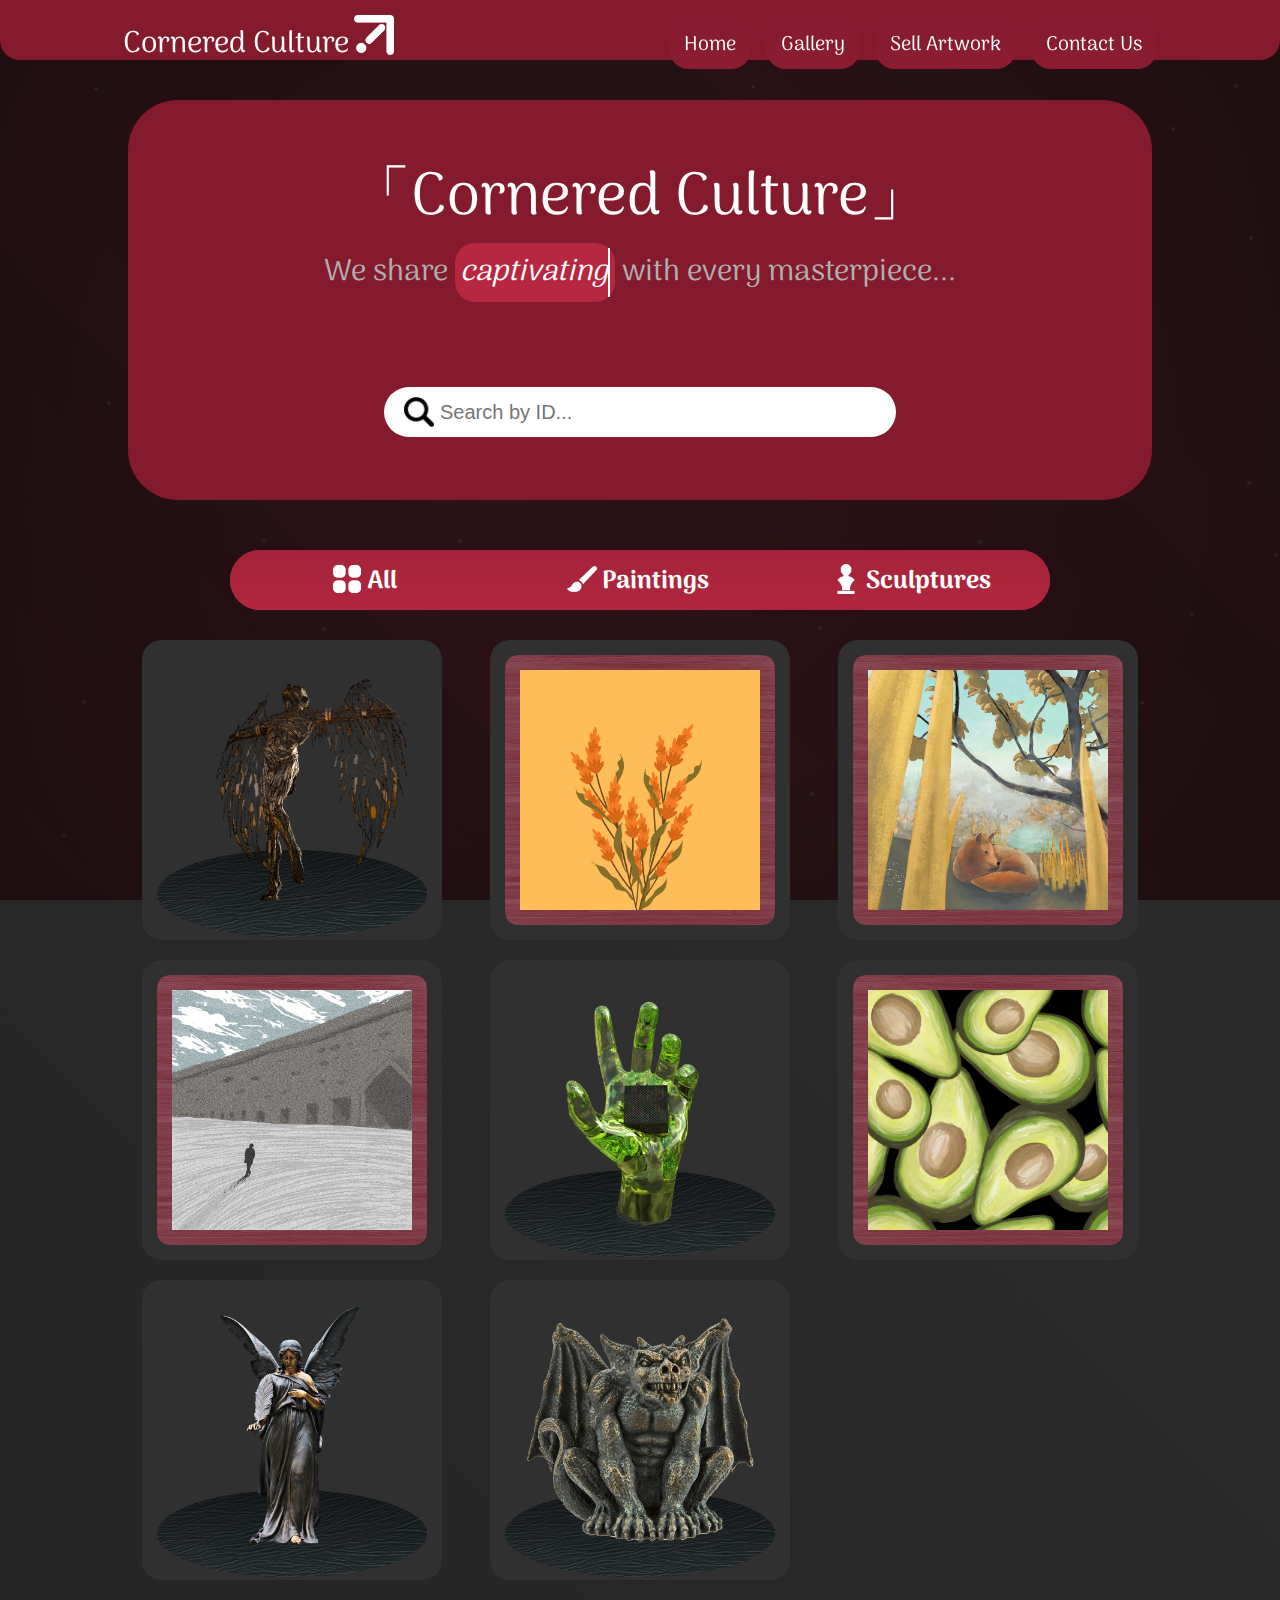
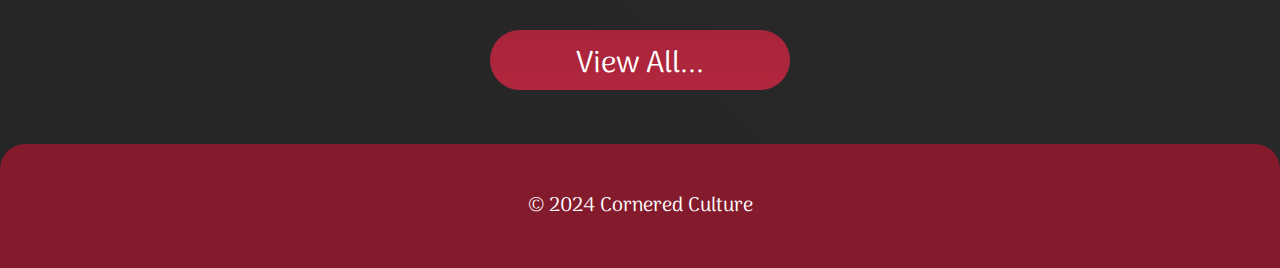
==== commit 8c4617a1: "1106-2" ====
--- a/index.html
+++ b/index.html
@@ -76,9 +76,10 @@
           // Call the function to create the gallery on page load
             gallery();
     </script>
-    /**!FOOTER IMPORT⬇**/
+    
+    <!--!FOOTER IMPORT⬇-->
     <div id="footerPlace"></div>
     <script src="a2footer.js"></script>
-    /**!FOOTER IMPORT⬆**/
+    <!--!FOOTER IMPORT⬆-->
 </body>
 </html>--- a/CSS Files/main.css
+++ b/CSS Files/main.css
@@ -178,12 +178,18 @@
 /**⬆《《《《《HEADER》》》》》⬆*/
 
 
-/*!FOOTER⬇*/
+
+/**⬇《《《《《FOOTER》》》》》⬇*/
+footer{
+    position: relative;
+    bottom: 0px;
+    width: 100%;
+    font-family: Arima;
+}
 .footerBG {
     width: 100%;
     background-color: #841b2d;
     border-radius: 25px 25px 0px 0px;
-    transform: translateY(60px);
 }
 .footerBG p {
     text-align: center;
@@ -191,4 +197,4 @@
     font-size: 20px;
 }
 
-/*↑FOOTER↑*/
+/**⬆《《《《《FOOTER》》》》》⬆*/
